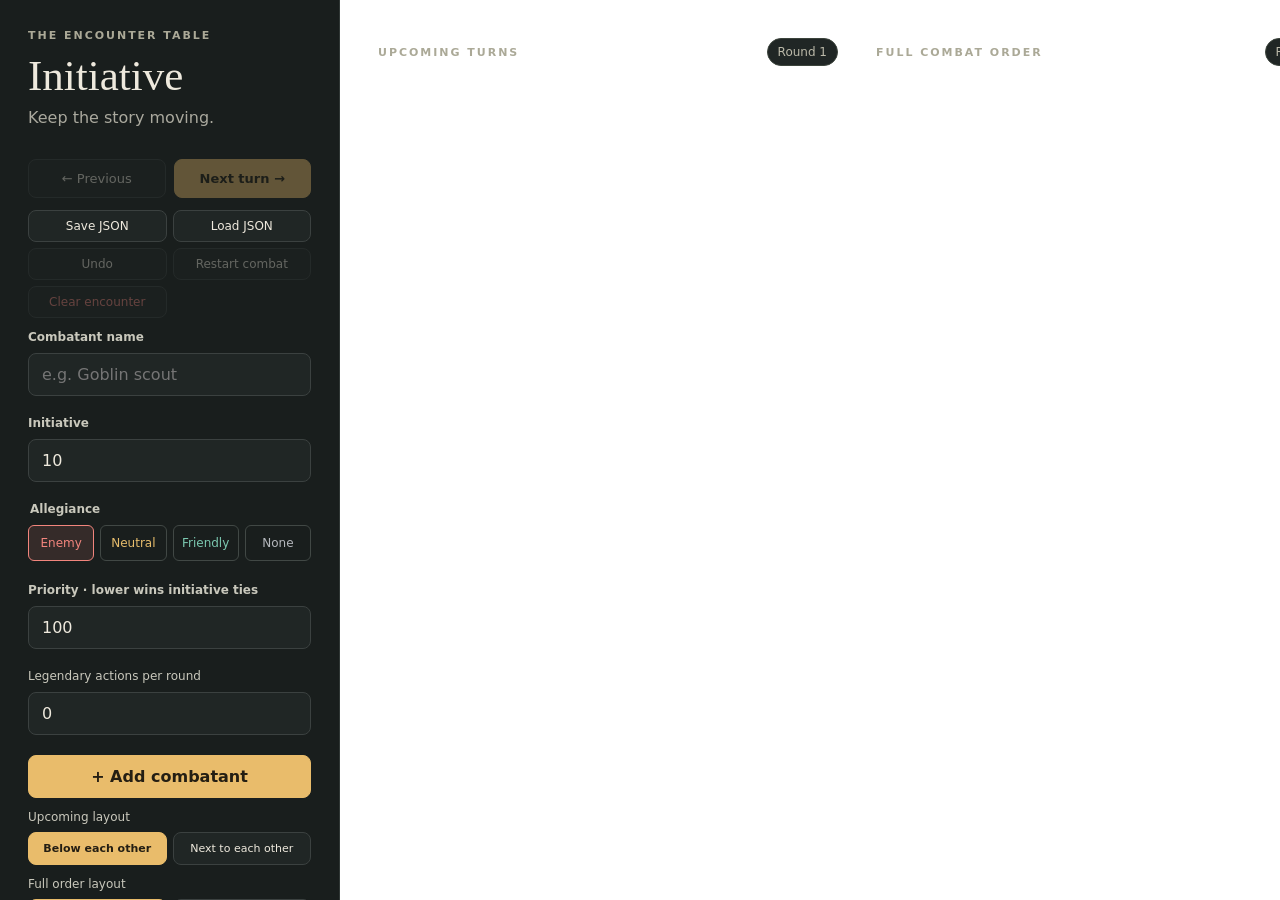
==== initiative-tracker/index.html @ 8c50ce57 "Add OBS initiative tracker with legendary actions and display panels" ====
<!doctype html>
<html lang="en">
<head>
  <meta charset="utf-8">
  <meta name="viewport" content="width=device-width, initial-scale=1">
  <title>Initiative · OBS combat tracker</title>
  <link rel="stylesheet" href="tracker.css">
  <script src="state.js" defer></script>
  <script src="tracker.js" defer></script>
</head>
<body>
  <main class="workspace">
    <section class="controls" aria-label="Tracker controls">
      <header><span class="eyebrow">THE ENCOUNTER TABLE</span><h1>Initiative</h1><p>Keep the story moving.</p></header>
      <div class="navigation"><button id="previous" type="button">← Previous</button><button id="next" class="primary" type="button">Next turn →</button></div>
      <div class="encounter-tools" aria-label="Encounter files">
        <button id="save" type="button">Save JSON</button>
        <button id="load" type="button">Load JSON</button>
        <button id="undo" type="button" disabled>Undo</button>
        <button id="restart" type="button" title="Keep the roster and restart at round 1">Restart combat</button>
        <button id="reset" type="button" title="Remove all combatants">Clear encounter</button>
      </div>
      <input id="load-file" type="file" accept=".json,application/json" hidden>
      <p id="status" class="hint" role="status"></p>
      <form id="add-form">
        <label for="name">Combatant name</label>
        <input id="name" name="name" placeholder="e.g. Goblin scout" maxlength="80" required autocomplete="off">
        <label for="initiative">Initiative</label>
        <input id="initiative" name="initiative" type="number" value="10" step="1" required>
        <fieldset><legend>Allegiance</legend><div class="factions">
          <label class="faction enemy"><input type="radio" name="faction" value="enemy" checked><span>Enemy</span></label>
          <label class="faction neutral"><input type="radio" name="faction" value="neutral"><span>Neutral</span></label>
          <label class="faction friendly"><input type="radio" name="faction" value="friendly"><span>Friendly</span></label>
          <label class="faction none"><input type="radio" name="faction" value="none"><span>None</span></label>
        </div></fieldset>
        <label for="priority">Priority · lower wins initiative ties</label>
        <input id="priority" name="priority" type="number" value="100" step="1" required>
        <div id="legendary-field">
          <label for="legendary-actions">Legendary actions per round</label>
          <input id="legendary-actions" name="legendaryActions" type="number" value="0" min="0" max="99" step="1" required>
        </div>
        <button class="primary" type="submit">+ Add combatant</button>
      </form>
<div class="panel-layout"><span id="layout-label-upcoming">Upcoming layout</span><div id="layout-upcoming" class="layout-buttons" role="group" aria-labelledby="layout-label-upcoming"><button type="button" data-layout="vertical" aria-pressed="false">Below each other</button><button type="button" data-layout="horizontal" aria-pressed="false">Next to each other</button></div></div>
<div class="panel-layout"><span id="layout-label-full">Full order layout</span><div id="layout-full" class="layout-buttons" role="group" aria-labelledby="layout-label-full"><button type="button" data-layout="vertical" aria-pressed="false">Below each other</button><button type="button" data-layout="horizontal" aria-pressed="false">Next to each other</button></div></div>
<div class="panel-layout"><span id="layout-label-nowNext">Current + Next layout</span><div id="layout-nowNext" class="layout-buttons" role="group" aria-labelledby="layout-label-nowNext"><button type="button" data-layout="vertical" aria-pressed="false">Below each other</button><button type="button" data-layout="horizontal" aria-pressed="false">Next to each other</button></div></div>
      <details class="display-settings"><summary>OBS display settings</summary>
        <label class="action-setting">Visible turns (compact)<input id="visibleTurns" type="number" min="1" max="50" step="1"></label>
        <label class="action-setting">Card width (px)<input id="cardWidth" type="number" min="240" max="1000" step="1"></label>
        <label class="action-setting">Text size (px)<input id="textSize" type="number" min="12" max="40" step="1"></label>
        <label class="action-setting">Card spacing (px)<input id="spacing" type="number" min="0" max="40" step="1"></label>
        <label class="action-setting">Background opacity (%)<input id="opacity" type="number" min="0" max="100" step="1"></label>
      </details>
      <p class="hint">Highest initiative goes first; ties use the lowest priority. Click a combatant to make it their turn.</p>
      <p class="hint">Legendary actions appear after other combatants’ turns and reshuffle each round. Add another combatant to create action gaps.</p>
      <p class="hint">OBS: use a 1920 px wide source for all three vertical panels at the default card width. Crop each panel separately and use Interact for controls.</p>
      <div id="manage" aria-label="Remove combatants"></div>
      <p class="hint">Edit names above, then press Enter or click away to save.</p>
    </section>
    <section class="preview" aria-label="Combat order">
      <section class="order-panel" aria-label="Upcoming turns">
        <div class="preview-heading"><span class="eyebrow">UPCOMING TURNS</span><span id="round" class="round-chip">Round 1</span></div>
        <div id="combatants" class="combatants" aria-label="Upcoming initiative order"></div>
      </section>
      <section class="order-panel" aria-label="Full combat order">
        <div class="preview-heading"><span class="eyebrow">FULL COMBAT ORDER</span><span id="full-round" class="round-chip">Round 1</span></div>
        <div id="full-combatants" class="combatants" aria-label="Full initiative order"></div>
      </section>
      <section class="order-panel now-next-panel" aria-label="Current and next combatant">
        <div class="preview-heading"><span class="eyebrow">CURRENT + NEXT</span><span id="now-round" class="round-chip">Round 1</span></div>
        <div id="now-next"></div>
      </section>
      <p id="empty" class="empty">The battlefield is quiet.<br><span>Add a combatant to begin the encounter.</span></p>
    </section>
  </main>
</body>
</html>
---- initiative-tracker/tracker.css ----
:root { color-scheme: normal; font-family: 'Segoe UI', system-ui, sans-serif; color: #eee9dd; background: transparent; --gold: #e9bc6b; }
* { box-sizing: border-box; }
body { margin: 0; background: transparent; }
button, input, select { font: inherit; }
button, select, a { -webkit-tap-highlight-color: transparent; }
button, select { cursor: pointer; }
button, input, select { border: 1px solid #3b4140; border-radius: 8px; background: #202625; color: inherit; padding: 11px 13px; }
button:hover, a:hover { filter: brightness(1.15); }
button:disabled { opacity: .35; cursor: default; }
:focus-visible { outline: 2px solid var(--gold); outline-offset: 4px; }
.workspace { display: grid; grid-template-columns: 340px minmax(0, 1fr); min-height: 100vh; }
.controls { color-scheme: dark; padding: 36px 28px; border-right: 1px solid #303735; background: #191e1d; }
.eyebrow { font-size: 11px; font-weight: 700; letter-spacing: .18em; color: #aba997; }
h1 { font-family: Georgia, serif; font-size: 43px; font-weight: 400; margin: 8px 0; }
header p { color: #aaa99e; margin: 0 0 32px; }
form > label, legend { display: block; font-size: 12px; font-weight: 600; margin: 0 0 9px; color: #c9c8bc; }
form > input { width: 100%; margin-bottom: 20px; }
fieldset { border: 0; padding: 0; margin: 0 0 22px; min-width: 0; }
.factions { display: flex; gap: 6px; }
.faction { flex: 1; position: relative; cursor: pointer; }
.faction input { position: absolute; opacity: 0; width: 100%; height: 100%; margin: 0; cursor: pointer; }
.faction span { display: block; text-align: center; padding: 10px 3px; font-size: 12px; border: 1px solid #414845; border-radius: 6px; color: var(--faction); }
.faction input:checked + span { border-color: var(--faction); background: color-mix(in srgb, var(--faction) 13%, #191e1d); }
.faction input:focus-visible + span { outline: 2px solid white; outline-offset: 3px; }
.enemy { --faction: #f2857d; --tint: #3a2425; }
.neutral { --faction: #e7bd6c; --tint: #383020; }
.friendly { --faction: #7cc9b1; --tint: #20352f; }
.none { --faction: #b5b8bd; --tint: #303236; }
.primary { background: var(--gold); border-color: var(--gold); color: #241e13; font-weight: 650; }
form .primary { width: 100%; }
.navigation { display: flex; gap: 8px; padding: 25px 0; margin-top: 25px; border-top: 1px solid #353c38; }
.navigation button { flex: 1; white-space: nowrap; font-size: 13px; }
.setting { display: flex; align-items: center; justify-content: space-between; gap: 12px; font-size: 13px; }
.setting select { max-width: 200px; font-size: 12px; }
.hint { color: #a6aaa0; font-size: 12px; line-height: 1.6; }
.preview { min-width: 0; padding: 38px; background: transparent; }
.preview-heading { display: flex; justify-content: space-between; align-items: center; margin-bottom: 28px; max-width: 460px; }
.combatants { display: flex; flex-direction: column; gap: 12px; align-items: flex-start; }
.combatant { width: min(100%, 460px); min-height: 44px; display: flex; align-items: center; gap: 15px; border: 1px solid #41453e; border-left: 4px solid var(--faction); background: linear-gradient(110deg, var(--tint), #1b2020); border-radius: 9px; padding: 6px 16px; box-shadow: 0 4px 12px #0003; position: relative; }
.combatant.active { border-color: var(--gold); border-left-color: var(--faction); box-shadow: 0 0 0 2px #e9bc6b40, 0 4px 16px #0004; }
.score { flex: 0 0 38px; font-size: 27px; font-family: Georgia, serif; text-align: center; color: var(--faction); }
.identity { flex: 1; min-width: 0; }
.combatant-name { padding: 0; border: 0; background: transparent; text-align: left; font-size: 19px; font-weight: 600; overflow-wrap: anywhere; width: 100%; }
.allegiance { display: none; color: var(--faction); font-size: 10px; letter-spacing: .12em; text-transform: uppercase; margin-top: 6px; }
.turn { font-size: 9px; letter-spacing: .08em; font-weight: 700; color: var(--gold); white-space: nowrap; }
.remove { background: transparent; border: 0; padding: 8px; font-size: 20px; color: #b7b5aa; }
.horizontal { flex-direction: row; flex-wrap: wrap; align-items: stretch; }
.horizontal .combatant { width: 300px; }
.empty { color: #d7d2c1; margin-top: 90px; line-height: 2; font-family: Georgia, serif; font-size: 24px; }
.empty span { color: #989e92; font-family: 'Segoe UI', sans-serif; font-size: 13px; }
[hidden] { display: none !important; }
@media (max-width: 760px) { .workspace { grid-template-columns: 1fr; } .controls { border-right: 0; border-bottom: 1px solid #303735; } .preview { padding: 28px; min-height: 240px; } }
@media (prefers-reduced-motion: no-preference) { .combatant { transition: border-color .15s, box-shadow .15s; } }

.management { display:flex; justify-content:space-between; align-items:center; gap:12px; border-top:1px solid #353c38; font-size:13px; }
.management input { min-width:0; width:100%; margin:8px 0; padding:8px; font-size:13px; }
.empty { display:none; }
#legendary-field label { display:block; font-size:12px; margin-bottom:9px; color:#c9c8bc; }
#legendary-field input { width:100%; margin-bottom:20px; }
.management-fields { flex:1; min-width:0; padding-bottom:8px; }
.action-setting { display:flex; justify-content:space-between; align-items:center; gap:8px; color:#c9c8bc; font-size:11px; }
.action-setting input { width:65px; margin:0; }
.action-setting + .action-setting { margin-top:8px; }
.legendary { min-height:32px; padding:4px 16px; border-left-style:dashed; }
.legendary .combatant-name { font-size:16px; }
.horizontal .legendary { align-self:center; }
.controls { height:100vh; overflow-y:auto; position:sticky; top:0; padding-top:24px; padding-bottom:24px; }
.navigation { margin:0 0 12px; padding:0; border-top:0; }
.encounter-tools { display:grid; grid-template-columns:1fr 1fr 1fr; gap:6px; margin-bottom:12px; }
.encounter-tools button { padding:8px 4px; font-size:12px; }
#reset { color:#f2857d; }
@media (max-width:760px) { .controls { height:auto; position:static; overflow-y:visible; } }
.preview { display:flex; gap:38px; align-items:flex-start; }
.order-panel { flex:0 0 var(--card-width, 460px); width:var(--card-width, 460px); min-width:0; }
.preview-heading { max-width:none; gap:12px; }
.round-chip { background:#202625; font-size:12px; color:#bbb9a9; border:1px solid #3c443c; padding:6px 10px; border-radius:20px; white-space:nowrap; }
.combatants { gap:var(--card-spacing, 12px); }
.combatant, .horizontal .combatant { width:var(--card-width, 460px); max-width:100%; background:none; isolation:isolate; }
.combatant::before { content:''; position:absolute; inset:0; z-index:-1; border-radius:inherit; background:linear-gradient(110deg, var(--tint), #1b2020); opacity:var(--card-opacity, 1); pointer-events:none; }
.combatant-name { font-size:var(--text-size, 19px); }
.legendary .combatant-name { font-size:calc(var(--text-size, 19px) * .85); }
.score { font-size:calc(var(--text-size, 19px) * 1.42); }
.encounter-tools { grid-template-columns:1fr 1fr; }
.display-settings { margin:18px 0; }
.display-settings summary { cursor:pointer; color:var(--gold); font-size:13px; margin-bottom:12px; }
.display-settings .action-setting input { width:80px; padding:7px; }
.controls input[type=number] { color-scheme:dark; }
@media (max-width:760px) { .preview { flex-direction:column; } .order-panel { flex-basis:auto; width:min(100%, var(--card-width, 460px)); } }
#now-next { display:flex; flex-direction:column; gap:8px; }
.next-label { color:#c9c8bc; font-size:10px; letter-spacing:.12em; margin-top:4px; }
.panel-layout { margin:12px 0; }
.panel-layout > span { display:block; font-size:12px; color:#c9c8bc; margin-bottom:8px; }
.layout-buttons { display:flex; gap:6px; }
.layout-buttons button { flex:1; padding:9px 4px; font-size:11px; }
.layout-buttons button.selected { background:var(--gold); border-color:var(--gold); color:#241e13; font-weight:700; }
.skip-controls { display:grid; gap:5px; margin-top:10px; }
.skip-controls button { padding:7px 5px; font-size:11px; text-align:left; }
.skipped { border-style:dashed; }
.skipped .combatant-name { text-decoration:line-through; }
.skipped-label { color:#c5c5c5; font-size:10px; white-space:nowrap; }
.round-transition { width:100%; padding:10px 4px; display:flex; justify-content:space-between; gap:12px; color:#aaa99e; font-size:11px; border-top:1px dashed #797b73; border-bottom:1px dashed #797b73; }
.round-transition strong { color:var(--gold); font-weight:600; }
.horizontal .round-transition { flex:0 0 100%; }
.combatants.horizontal > .combatant { width:calc((var(--card-width, 460px) - var(--card-spacing, 12px)) / 2); padding:6px 8px; gap:8px; }
.combatants.horizontal .turn { font-size:0; }
.combatants.horizontal .turn::after { content:'▶'; font-size:10px; }
.widget-actions { display:flex; flex-direction:column; gap:5px; }
.widget-next .next-label { margin-bottom:6px; }
#now-next.horizontal-widget { display:grid; grid-template-columns:minmax(0, 1.25fr) minmax(0, .7fr) minmax(0, 1fr); align-items:center; gap:8px; }
#now-next.horizontal-widget.without-actions { grid-template-columns:minmax(0, 1.25fr) minmax(0, 1fr); }
.horizontal-widget > div { min-width:0; }
.horizontal-widget .combatant { width:100%; max-width:100%; padding:7px; gap:6px; flex-wrap:wrap; }
.horizontal-widget .widget-current::before { content:'CURRENT'; display:block; font-size:9px; color:var(--gold); letter-spacing:.1em; margin-bottom:6px; }
.horizontal-widget .widget-current .combatant { min-height:76px; }
.horizontal-widget .widget-current .turn { display:none; }
.horizontal-widget .widget-next .combatant { min-height:58px; }
.horizontal-widget .combatant-name { font-size:calc(var(--text-size, 19px) * .8); }
.horizontal-widget .widget-actions .combatant-name { font-size:calc(var(--text-size, 19px) * .65); }
.horizontal-widget .score { flex-basis:24px; font-size:20px; }
.horizontal-widget .next-label { font-size:9px; letter-spacing:.04em; }
.horizontal-widget .skipped-label { font-size:9px; }
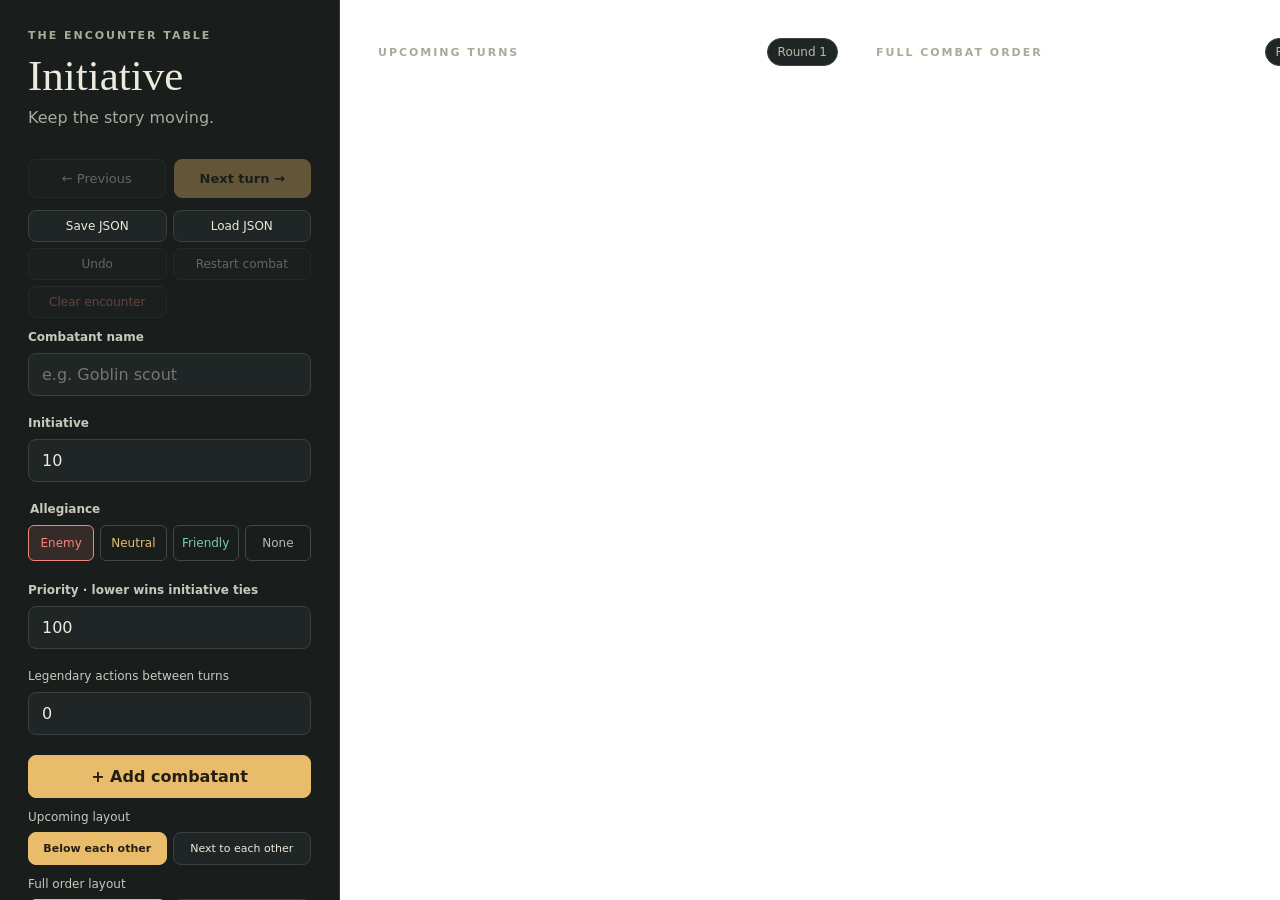
==== commit c20d36fd: "fix legendary actions location" ====
--- a/initiative-tracker/index.html
+++ b/initiative-tracker/index.html
@@ -36,7 +36,7 @@
         <label for="priority">Priority · lower wins initiative ties</label>
         <input id="priority" name="priority" type="number" value="100" step="1" required>
         <div id="legendary-field">
-          <label for="legendary-actions">Legendary actions per round</label>
+          <label for="legendary-actions">Legendary actions between turns</label>
           <input id="legendary-actions" name="legendaryActions" type="number" value="0" min="0" max="99" step="1" required>
         </div>
         <button class="primary" type="submit">+ Add combatant</button>
@@ -52,7 +52,7 @@
         <label class="action-setting">Background opacity (%)<input id="opacity" type="number" min="0" max="100" step="1"></label>
       </details>
       <p class="hint">Highest initiative goes first; ties use the lowest priority. Click a combatant to make it their turn.</p>
-      <p class="hint">Legendary actions appear after other combatants’ turns and reshuffle each round. Add another combatant to create action gaps.</p>
+      <p class="hint">Legendary actions span the monster’s regular turns, across round boundaries. They never appear directly before or after their owner. At least three combatants are needed for a legal gap.</p>
       <p class="hint">OBS: use a 1920 px wide source for all three vertical panels at the default card width. Crop each panel separately and use Interact for controls.</p>
       <div id="manage" aria-label="Remove combatants"></div>
       <p class="hint">Edit names above, then press Enter or click away to save.</p>
